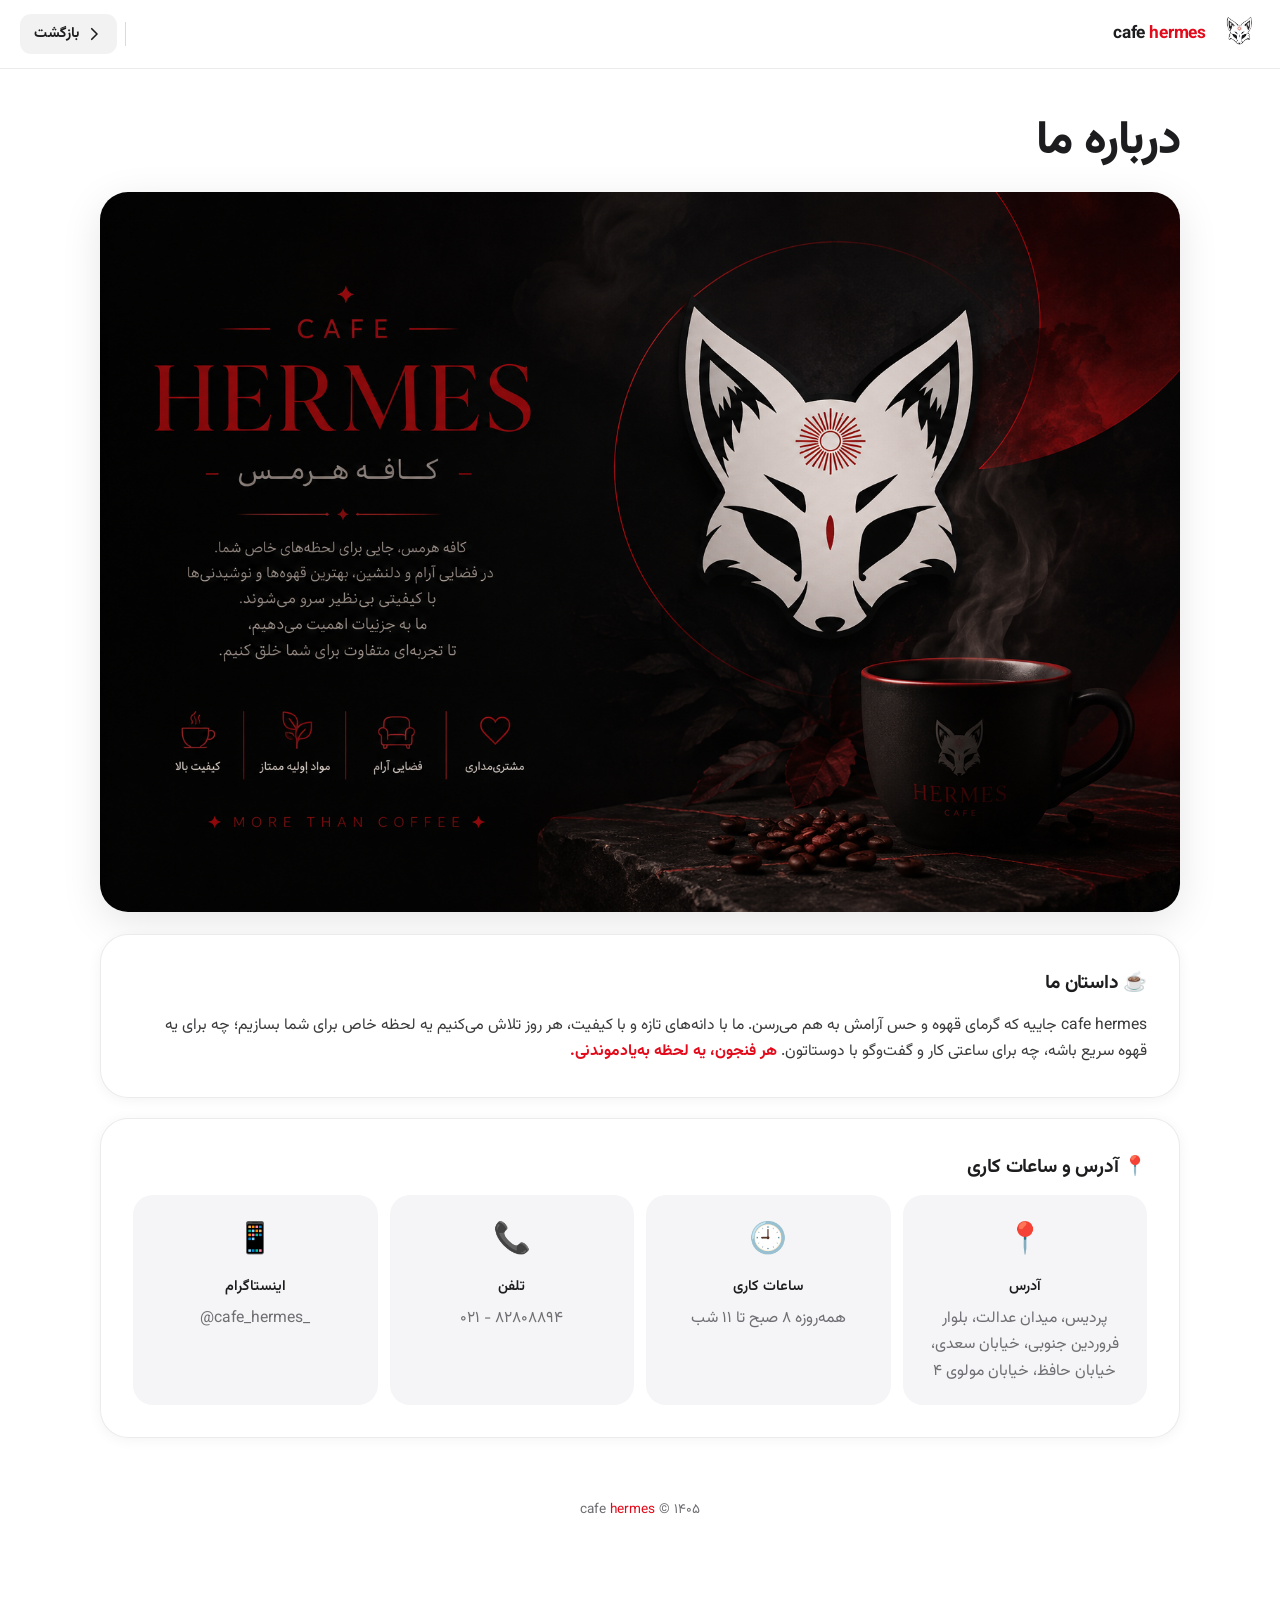
==== about.html @ 61e24c43 "Add files via upload" ====
<!DOCTYPE html>
<html lang="fa" dir="rtl">

<head>
    <meta charset="UTF-8">
    <meta name="viewport" content="width=device-width, initial-scale=1.0">
    <title>درباره ما | cafe hermes</title>
    <link rel="icon" type="image/png" href="assets/logo.png">
    <link rel="stylesheet" href="css/style.css">
    <link rel="stylesheet" href="css/apple.css">
    <link rel="manifest" href="manifest.json">
    <meta name="theme-color" content="#ffffff">
    <meta name="apple-mobile-web-app-capable" content="yes">
    <meta name="apple-mobile-web-app-status-bar-style" content="default">
    <meta name="apple-mobile-web-app-title" content="cafe hermes">
    <link rel="apple-touch-icon" href="assets/icon-192.png">
</head>

<body>
    <div id="splash" class="splash">
        <div class="splash-inner">
            <img src="assets/logo.png" alt="" class="splash-logo">
            <div class="splash-bar"><span></span></div>
        </div>
    </div>

    <div class="page">
        <header class="page-header">
            <a href="index.html" class="brand">
                <img src="assets/logo.png" alt="لوگو" class="brand-logo">
                <span class="brand-name">cafe <span>hermes</span></span>
            </a>
            <div class="header-actions">
                <button id="install-btn" class="action-btn" data-label="نصب اپ" title="نصب اپ" aria-label="نصب اپ" style="display:none">
                    <svg viewBox="0 0 24 24" fill="none" stroke="currentColor" stroke-width="2" stroke-linecap="round" stroke-linejoin="round">
                        <path d="M12 3v10"/>
                        <path d="M8 9l4 4 4-4"/>
                        <path d="M4 17v1.5a2.5 2.5 0 002.5 2.5h11a2.5 2.5 0 002.5-2.5V17"/>
                    </svg>
                </button>
                <span class="actions-divider"></span>
                <a href="index.html" class="back-btn">
                    <svg viewBox="0 0 24 24" fill="none" stroke="currentColor" stroke-width="2.2" stroke-linecap="round" stroke-linejoin="round">
                        <path d="M9 5l7 7-7 7"/>
                    </svg>
                    <span class="back-text">بازگشت</span>
                </a>
            </div>
        </header>

        <div class="container">
            <h1 class="page-title">درباره ما</h1>

            <img src="assets/banner.png" alt="کافه" class="about-banner reveal">

            <div class="about-card tilt reveal">
                <h2>☕ داستان ما</h2>
                <p>
                    cafe hermes جاییه که گرمای قهوه و حس آرامش به هم می‌رسن. ما با دانه‌های تازه و با کیفیت، هر روز
                    تلاش می‌کنیم یه لحظه خاص برای شما بسازیم؛ چه برای یه قهوه سریع باشه، چه برای ساعتی کار و گفت‌وگو با
                    دوستاتون. <strong>هر فنجون، یه لحظه به‌یادموندنی.</strong>
                </p>
            </div>

            <div class="about-card reveal" style="--delay:.1s">
                <h2>📍 آدرس و ساعات کاری</h2>
                <div class="info-grid">
                    <div class="info-box">
                        <div class="icon">📍</div>
                        <h3>آدرس</h3>
                        <p>پردیس، میدان عدالت، بلوار فروردین جنوبی، خیابان سعدی، خیابان حافظ، خیابان مولوی ۴</p>
                    </div>
                    <div class="info-box">
                        <div class="icon">🕘</div>
                        <h3>ساعات کاری</h3>
                        <p>همه‌روزه ۸ صبح تا ۱۱ شب</p>
                    </div>
                    <div class="info-box">
                        <div class="icon">📞</div>
                        <h3>تلفن</h3>
                        <p>۸۲۸۰۸۸۹۴ - ۰۲۱</p>
                    </div>
                    <div class="info-box">
                        <div class="icon">📱</div>
                        <h3>اینستاگرام</h3>
                        <p>_cafe_hermes@</p>
                    </div>
                </div>
            </div>

            <p class="page-footer">cafe <span>hermes</span> © ۱۴۰۵</p>
        </div>
    </div>

    <button id="back-to-top" class="back-to-top" title="بازگشت به بالا">↑</button>
    <div id="toast-container" class="toast-container"></div>

    <script src="js/effects.js"></script>
</body>

</html>
---- css/style.css ----
@import url('https://fonts.googleapis.com/css2?family=Vazirmatn:wght@300;400;500;700;800;900&display=swap');

:root {
    --bg: #070707;
    --bg-2: #0e0e0e;
    --card: #151515;
    --card-2: #1c1c1c;
    --border: rgba(255, 255, 255, 0.08);
    --border-strong: rgba(255, 255, 255, 0.14);
    --red: #ff2d2d;
    --red-dark: #c40000;
    --red-deep: #7a0000;
    --red-glow: rgba(255, 45, 45, 0.4);
    --red-soft: rgba(255, 45, 45, 0.12);
    --text: #f6f6f6;
    --muted: #9a9a9a;
    --green: #2ecc71;
    --radius: 18px;
    --shadow: 0 20px 60px rgba(0, 0, 0, 0.6);
}

* {
    margin: 0;
    padding: 0;
    box-sizing: border-box;
    -webkit-tap-highlight-color: transparent;
}

html {
    scroll-behavior: smooth;
}

body {
    font-family: "Vazirmatn", "Segoe UI", Tahoma, sans-serif;
    background: var(--bg);
    color: var(--text);
    direction: rtl;
    min-height: 100vh;
    line-height: 1.7;
    overflow-x: hidden;
}

a {
    text-decoration: none;
    color: inherit;
}

button {
    font-family: inherit;
    cursor: pointer;
    border: none;
    background: none;
    color: inherit;
}

img {
    display: block;
    max-width: 100%;
}

::-webkit-scrollbar {
    width: 9px;
}

::-webkit-scrollbar-track {
    background: var(--bg);
}

::-webkit-scrollbar-thumb {
    background: linear-gradient(var(--red-deep), var(--red-dark));
    border-radius: 6px;
}

::selection {
    background: var(--red);
    color: #fff;
}

/* ---------- Ambient background ---------- */
.orb {
    position: fixed;
    border-radius: 50%;
    filter: blur(90px);
    opacity: 0.65;
    z-index: -1;
    pointer-events: none;
    animation: drift 18s ease-in-out infinite alternate;
}

.orb-1 {
    width: 420px;
    height: 420px;
    background: rgba(255, 45, 45, 0.32);
    top: -120px;
    right: -100px;
}

.orb-2 {
    width: 360px;
    height: 360px;
    background: rgba(196, 0, 0, 0.26);
    bottom: -140px;
    left: -90px;
    animation-delay: -6s;
}

.orb-3 {
    width: 260px;
    height: 260px;
    background: rgba(255, 120, 60, 0.16);
    top: 45%;
    left: 55%;
    animation-delay: -12s;
}

.orb-4 {
    width: 300px;
    height: 300px;
    background: rgba(255, 60, 90, 0.2);
    top: 55%;
    right: -80px;
    animation-delay: -3s;
}

.orb-5 {
    width: 220px;
    height: 220px;
    background: rgba(140, 0, 0, 0.24);
    top: 18%;
    left: -70px;
    animation-delay: -9s;
}

@keyframes drift {
    0% { transform: translate(0, 0) scale(1); }
    100% { transform: translate(40px, -30px) scale(1.15); }
}

/* ---------- Landing / Hero ---------- */
.hero {
    min-height: 100vh;
    min-height: 100svh;
    display: flex;
    flex-direction: column;
    align-items: center;
    justify-content: center;
    text-align: center;
    padding: 32px 24px;
    position: relative;
    overflow: hidden;
}

.hero::before {
    content: "";
    position: absolute;
    inset: 0;
    background-image:
        linear-gradient(rgba(255, 255, 255, 0.035) 1px, transparent 1px),
        linear-gradient(90deg, rgba(255, 255, 255, 0.035) 1px, transparent 1px);
    background-size: 52px 52px;
    -webkit-mask-image: radial-gradient(circle at center, black, transparent 78%);
    mask-image: radial-gradient(circle at center, black, transparent 78%);
    pointer-events: none;
}

.hero-content {
    position: relative;
    z-index: 1;
    animation: fadeUp 0.9s ease both;
}

.logo-wrap {
    position: relative;
    width: 150px;
    height: 150px;
    margin: 0 auto;
}

.logo-wrap::before {
    content: "";
    position: absolute;
    inset: -9px;
    border-radius: 50%;
    background: conic-gradient(from 0deg, var(--red), transparent 30%, var(--red-deep) 50%, transparent 80%, var(--red));
    -webkit-mask: radial-gradient(farthest-side, transparent calc(100% - 3px), black calc(100% - 2px));
    mask: radial-gradient(farthest-side, transparent calc(100% - 3px), black calc(100% - 2px));
    animation: spin 6s linear infinite;
}

@keyframes spin {
    to { transform: rotate(360deg); }
}

.logo {
    width: 150px;
    height: 150px;
    border-radius: 50%;
    object-fit: cover;
    border: 3px solid rgba(255, 255, 255, 0.06);
    box-shadow: 0 0 45px var(--red-glow), inset 0 0 20px rgba(0, 0, 0, 0.5);
    animation: glow 3.5s ease-in-out infinite;
}

@keyframes glow {
    0%, 100% { box-shadow: 0 0 35px var(--red-glow), inset 0 0 20px rgba(0, 0, 0, 0.5); }
    50% { box-shadow: 0 0 70px var(--red-glow), inset 0 0 25px rgba(0, 0, 0, 0.5); }
}

.cafe-name {
    margin-top: 34px;
    font-size: clamp(2.6rem, 9vw, 5rem);
    font-weight: 900;
    letter-spacing: 1px;
    line-height: 1.15;
    background: linear-gradient(120deg, #fff 20%, #ffb3b3 45%, var(--red) 70%, #fff 95%);
    background-size: 200% auto;
    -webkit-background-clip: text;
    background-clip: text;
    color: transparent;
    animation: shine 5s linear infinite;
}

@keyframes shine {
    to { background-position: 200% center; }
}

.cafe-tagline {
    margin-top: 14px;
    color: var(--muted);
    font-size: clamp(1rem, 3.4vw, 1.3rem);
    font-weight: 400;
}

.divider {
    width: 70px;
    height: 2px;
    background: linear-gradient(90deg, transparent, var(--red), transparent);
    border-radius: 3px;
    margin: 30px auto;
    position: relative;
}

.divider::after {
    content: "";
    position: absolute;
    top: -3px;
    right: 50%;
    transform: translateX(50%);
    width: 8px;
    height: 8px;
    background: var(--red);
    border-radius: 50%;
    box-shadow: 0 0 12px var(--red-glow);
}

.cta-buttons {
    display: flex;
    gap: 18px;
    flex-wrap: wrap;
    justify-content: center;
}

/* ---------- Buttons ---------- */
.btn {
    position: relative;
    padding: 16px 48px;
    border-radius: 14px;
    font-size: 1.05rem;
    font-weight: 800;
    letter-spacing: 0.5px;
    transition: transform 0.25s ease, box-shadow 0.25s ease, background 0.25s ease;
    overflow: hidden;
    display: inline-flex;
    align-items: center;
    justify-content: center;
    gap: 8px;
    min-width: 170px;
}

.btn-primary {
    background: linear-gradient(135deg, var(--red), var(--red-dark));
    color: #fff;
    box-shadow: 0 8px 28px var(--red-glow), inset 0 1px 0 rgba(255, 255, 255, 0.25);
}

.btn-primary::after {
    content: "";
    position: absolute;
    top: 0;
    left: -60%;
    width: 40%;
    height: 100%;
    background: linear-gradient(100deg, transparent, rgba(255, 255, 255, 0.35), transparent);
    transform: skewX(-20deg);
    animation: sweep 3.2s ease-in-out infinite;
}

@keyframes sweep {
    0% { left: -60%; }
    55%, 100% { left: 130%; }
}

.btn-primary:hover {
    transform: translateY(-4px) scale(1.02);
    box-shadow: 0 14px 44px var(--red-glow), inset 0 1px 0 rgba(255, 255, 255, 0.25);
}

.btn-primary:active {
    transform: translateY(-1px) scale(0.99);
}

.btn-outline {
    border: 2px solid var(--red);
    color: var(--red);
    background: rgba(255, 45, 45, 0.04);
}

.btn-outline:hover {
    background: var(--red);
    color: #fff;
    transform: translateY(-4px) scale(1.02);
    box-shadow: 0 12px 34px var(--red-glow);
}

.install-hero-btn {
    margin-top: 18px;
    padding: 10px 28px;
    border-radius: 30px;
    background: var(--card-2);
    border: 1px solid var(--border-strong);
    color: var(--text);
    font-weight: 700;
    font-size: 0.9rem;
    display: inline-flex;
    align-items: center;
    justify-content: center;
    gap: 8px;
    transition: all 0.25s;
}

.install-hero-btn svg {
    width: 18px;
    height: 18px;
}

.install-hero-btn:hover {
    border-color: var(--red);
    color: var(--red);
    box-shadow: 0 0 18px var(--red-glow);
}

.hero-footer {
    position: absolute;
    bottom: 22px;
    left: 0;
    width: 100%;
    text-align: center;
    color: var(--muted);
    font-size: 0.82rem;
    z-index: 1;
    white-space: nowrap;
    animation: fadeUp 1s ease 0.4s both;
}

/* ---------- Shared animations ---------- */
@keyframes fadeUp {
    from { opacity: 0; transform: translateY(26px); }
    to { opacity: 1; transform: translateY(0); }
}

/* ---------- Pages ---------- */
.page {
    min-height: 100vh;
    padding: 0 0 70px;
    animation: fadeUp 0.6s ease both;
    display: flex;
    flex-direction: column;
}

.page-header {
    position: sticky;
    top: 0;
    z-index: 100;
    background: rgba(7, 7, 7, 0.75);
    -webkit-backdrop-filter: blur(16px);
    backdrop-filter: blur(16px);
    border-bottom: 1px solid var(--border);
    display: flex;
    align-items: center;
    justify-content: space-between;
    gap: 12px;
    padding: 13px 20px;
}

.header-actions {
    display: flex;
    align-items: center;
    gap: 6px;
    padding: 5px;
    background: linear-gradient(160deg, rgba(255, 255, 255, 0.09), rgba(255, 255, 255, 0.03));
    -webkit-backdrop-filter: blur(16px) saturate(150%);
    backdrop-filter: blur(16px) saturate(150%);
    border: 1px solid rgba(255, 255, 255, 0.14);
    border-radius: 16px;
    box-shadow: inset 0 1px 0 rgba(255, 255, 255, 0.12), 0 10px 28px rgba(0, 0, 0, 0.45);
}

.actions-divider {
    width: 1px;
    height: 24px;
    background: var(--border-strong);
    margin: 0 2px;
}

.action-btn {
    position: relative;
    width: 40px;
    height: 40px;
    border-radius: 12px;
    display: inline-flex;
    align-items: center;
    justify-content: center;
    color: var(--muted);
    transition: color 0.25s, background 0.25s, transform 0.25s, box-shadow 0.25s;
}

.action-btn svg {
    width: 20px;
    height: 20px;
    pointer-events: none;
}

.action-btn::after {
    content: attr(data-label);
    position: absolute;
    bottom: -34px;
    right: 50%;
    transform: translateX(50%) translateY(4px);
    background: var(--card-2);
    border: 1px solid var(--border-strong);
    color: var(--text);
    padding: 4px 10px;
    border-radius: 8px;
    font-size: 0.72rem;
    font-weight: 600;
    white-space: nowrap;
    opacity: 0;
    pointer-events: none;
    transition: opacity 0.2s, transform 0.2s;
    z-index: 150;
}

.action-btn:hover::after {
    opacity: 1;
    transform: translateX(50%) translateY(0);
}

.action-btn:hover {
    color: var(--red);
    background: var(--red-soft);
    transform: translateY(-2px);
    box-shadow: 0 6px 16px rgba(0, 0, 0, 0.4);
}

.action-btn.active {
    color: #fff;
    background: linear-gradient(135deg, var(--red), var(--red-dark));
    box-shadow: 0 4px 18px var(--red-glow), inset 0 1px 0 rgba(255, 255, 255, 0.25);
}

.brand {
    display: flex;
    align-items: center;
    gap: 12px;
    min-width: 0;
}

.brand-logo {
    width: 42px;
    height: 42px;
    border-radius: 50%;
    object-fit: cover;
    border: 2px solid var(--red);
    box-shadow: 0 0 14px var(--red-glow);
    flex-shrink: 0;
}

.brand-name {
    font-weight: 900;
    font-size: 1.08rem;
    white-space: nowrap;
    overflow: hidden;
    text-overflow: ellipsis;
}

.brand-name span {
    color: var(--red);
}

.back-btn {
    display: inline-flex;
    align-items: center;
    gap: 6px;
    color: var(--muted);
    font-size: 0.9rem;
    font-weight: 700;
    padding: 8px 14px;
    border-radius: 11px;
    transition: color 0.25s, background 0.25s, box-shadow 0.25s, transform 0.25s;
}

.back-btn svg {
    width: 18px;
    height: 18px;
}

.back-btn:hover {
    color: var(--red);
    background: var(--red-soft);
    box-shadow: 0 0 16px var(--red-glow);
    transform: translateX(2px);
}

/* Staff banner */
.staff-banner {
    display: none;
    align-items: center;
    justify-content: space-between;
    gap: 12px;
    padding: 10px 20px;
    background: linear-gradient(135deg, var(--red-deep), var(--red-dark));
    color: #fff;
    font-size: 0.92rem;
    font-weight: 700;
    position: sticky;
    top: 68px;
    z-index: 99;
    flex-wrap: wrap;
}

.staff-banner.show {
    display: flex;
    animation: fadeUp 0.3s ease;
}

.staff-banner .staff-actions {
    display: flex;
    gap: 8px;
}

.staff-btn {
    padding: 6px 14px;
    border-radius: 9px;
    font-size: 0.85rem;
    font-weight: 700;
    background: rgba(0, 0, 0, 0.28);
    color: #fff;
    transition: background 0.2s;
}

.staff-btn:hover {
    background: rgba(0, 0, 0, 0.45);
}

/* ---------- Layout ---------- */
.container {
    width: 100%;
    max-width: 1120px;
    margin: 0 auto;
    padding: 34px 20px;
    flex: 1;
    display: flex;
    flex-direction: column;
}

.page-title {
    font-size: clamp(1.7rem, 4vw, 2.3rem);
    font-weight: 900;
    margin-bottom: 10px;
}

.page-title::after {
    content: "";
    display: block;
    width: 56px;
    height: 4px;
    background: linear-gradient(90deg, var(--red), transparent);
    border-radius: 4px;
    margin-top: 10px;
}

.page-sub {
    color: var(--muted);
    margin-bottom: 26px;
    font-size: 0.98rem;
}

/* ---------- Menu ---------- */
.menu-section {
    margin-bottom: 44px;
}

.menu-section-header {
    display: flex;
    align-items: center;
    gap: 12px;
    margin-bottom: 18px;
}

.menu-section h2 {
    font-size: clamp(1.15rem, 3vw, 1.4rem);
    color: var(--text);
    font-weight: 900;
    display: flex;
    align-items: center;
    gap: 10px;
}

.menu-section h2 .sec-icon {
    font-size: 1.3em;
}

.menu-section h2::before {
    content: "";
    width: 5px;
    height: 26px;
    background: linear-gradient(var(--red), var(--red-dark));
    border-radius: 3px;
    box-shadow: 0 0 10px var(--red-glow);
}

.menu-count {
    color: var(--muted);
    font-size: 0.85rem;
    background: var(--card-2);
    border: 1px solid var(--border);
    padding: 2px 12px;
    border-radius: 20px;
    font-weight: 600;
}

.menu-items {
    display: grid;
    grid-template-columns: 1fr;
    gap: 14px;
}

.menu-item {
    position: relative;
    background: linear-gradient(160deg, rgba(255, 255, 255, 0.08), rgba(255, 255, 255, 0.02));
    -webkit-backdrop-filter: blur(18px) saturate(160%);
    backdrop-filter: blur(18px) saturate(160%);
    border: 1px solid rgba(255, 255, 255, 0.13);
    border-radius: var(--radius);
    display: flex;
    flex-direction: column;
    overflow: hidden;
    transition: transform 0.25s ease, border-color 0.25s ease, box-shadow 0.25s ease, background 0.25s ease;
    box-shadow: inset 0 1px 0 rgba(255, 255, 255, 0.12), 0 12px 30px rgba(0, 0, 0, 0.35);
}

.menu-item::after {
    content: "";
    position: absolute;
    top: 0;
    left: 14%;
    right: 14%;
    height: 1px;
    background: linear-gradient(90deg, transparent, rgba(255, 255, 255, 0.55), transparent);
    opacity: 0.7;
    pointer-events: none;
    z-index: 3;
}

.menu-item::before {
    content: "";
    position: absolute;
    top: 0;
    right: 0;
    width: 100%;
    height: 100%;
    background: radial-gradient(600px circle at var(--mx, 80%) var(--my, 0%), var(--red-soft), transparent 45%);
    opacity: 0;
    transition: opacity 0.3s;
    pointer-events: none;
    z-index: 2;
}

.menu-item:hover {
    transform: translateY(-4px);
    border-color: rgba(255, 45, 45, 0.5);
    background: linear-gradient(160deg, rgba(255, 45, 45, 0.1), rgba(255, 255, 255, 0.03));
    box-shadow: inset 0 1px 0 rgba(255, 255, 255, 0.16), 0 18px 44px rgba(0, 0, 0, 0.55), 0 0 26px rgba(255, 45, 45, 0.22);
}

.menu-item:hover::before {
    opacity: 1;
}

.menu-item-photo {
    position: relative;
    width: 100%;
    aspect-ratio: 4 / 3;
    background: linear-gradient(150deg, #331014, #141414 60%);
    display: flex;
    align-items: center;
    justify-content: center;
    overflow: hidden;
}

.menu-item-photo img {
    position: absolute;
    inset: 0;
    width: 100%;
    height: 100%;
    object-fit: cover;
    opacity: 0;
    transition: opacity 0.5s ease, transform 0.5s ease;
}

.menu-item-photo.has-photo img {
    opacity: 1;
}

.menu-item:hover .menu-item-photo img {
    transform: scale(1.07);
}

.menu-item-bigicon {
    font-size: 3.4rem;
    filter: drop-shadow(0 6px 16px rgba(0, 0, 0, 0.6));
    transition: transform 0.4s ease;
}

.menu-item:hover .menu-item-bigicon {
    transform: scale(1.18) rotate(-6deg);
}

.menu-item-photo.has-photo .menu-item-bigicon {
    display: none;
}

.menu-item-body {
    flex: 1;
    min-width: 0;
    padding: 16px 18px 18px;
}

.menu-item h3 {
    font-size: 1.05rem;
    font-weight: 800;
    margin-bottom: 3px;
}

.menu-item p {
    color: var(--muted);
    font-size: 0.86rem;
    line-height: 1.5;
}

.menu-price {
    display: inline-block;
    margin-top: 7px;
    color: #ff6b5e;
    font-weight: 800;
    font-size: 1rem;
    background: rgba(255, 45, 45, 0.14);
    -webkit-backdrop-filter: blur(8px);
    backdrop-filter: blur(8px);
    border: 1px solid rgba(255, 45, 45, 0.32);
    padding: 3px 12px;
    border-radius: 20px;
}

/* Unavailable state */
.menu-item.unavailable {
    opacity: 0.55;
    filter: grayscale(0.8);
}

.menu-item.unavailable::before {
    display: none;
}

.menu-item.unavailable .menu-price {
    text-decoration: line-through;
    text-decoration-thickness: 2px;
    color: var(--muted);
    background: rgba(255, 255, 255, 0.05);
    border-color: rgba(255, 255, 255, 0.1);
}

.unavailable-badge {
    position: absolute;
    top: 12px;
    left: 12px;
    background: linear-gradient(135deg, var(--red), var(--red-dark));
    color: #fff;
    font-size: 0.75rem;
    font-weight: 800;
    padding: 4px 12px;
    border-radius: 20px;
    box-shadow: 0 4px 16px var(--red-glow);
    z-index: 2;
    animation: pop 0.3s ease;
}

@keyframes pop {
    0% { transform: scale(0.4); opacity: 0; }
    100% { transform: scale(1); opacity: 1; }
}

/* Staff mode */
body.staff-mode .menu-item {
    cursor: pointer;
    border-style: dashed;
    border-color: rgba(255, 45, 45, 0.55);
}

body.staff-mode .menu-item:hover {
    border-color: var(--red);
}

/* ---------- About ---------- */
.about-banner {
    width: 100%;
    aspect-ratio: 3 / 2;
    object-fit: cover;
    object-position: center;
    border-radius: 20px;
    border: 1px solid var(--border);
    margin-bottom: 22px;
    box-shadow: var(--shadow);
}

@media (max-width: 560px) {
    .about-banner {
        aspect-ratio: 4 / 3;
    }
}

.about-card {
    background: linear-gradient(160deg, var(--card), var(--card-2));
    border: 1px solid var(--border);
    border-radius: 20px;
    padding: 26px;
    margin-bottom: 20px;
    transition: border-color 0.25s, box-shadow 0.25s;
}

.about-card:hover {
    border-color: var(--border-strong);
    box-shadow: var(--shadow);
}

.about-card h2 {
    color: var(--red);
    margin-bottom: 12px;
    font-size: 1.2rem;
    font-weight: 900;
    display: flex;
    align-items: center;
    gap: 8px;
}

.about-card p {
    color: var(--muted);
    font-size: 0.98rem;
}

.about-card strong {
    color: var(--text);
}

.info-grid {
    display: grid;
    grid-template-columns: 1fr;
    gap: 12px;
}

.info-box {
    background: var(--bg-2);
    border: 1px solid var(--border);
    border-radius: 15px;
    padding: 20px;
    text-align: center;
    transition: transform 0.25s, border-color 0.25s, box-shadow 0.25s;
}

.info-box:hover {
    transform: translateY(-3px);
    border-color: rgba(255, 45, 45, 0.4);
    box-shadow: 0 12px 30px rgba(0, 0, 0, 0.4);
}

.info-box .icon {
    font-size: 1.9rem;
}

.info-box h3 {
    font-size: 0.9rem;
    color: var(--muted);
    font-weight: 600;
    margin-top: 8px;
}

.info-box p {
    font-weight: 800;
    margin-top: 5px;
}

.page-footer {
    text-align: center;
    color: var(--muted);
    font-size: 0.85rem;
    margin-top: auto;
    padding-top: 40px;
    width: 100%;
}

.page-footer span {
    color: var(--red);
}

/* ---------- Toast ---------- */
.toast-container {
    position: fixed;
    bottom: 24px;
    left: 50%;
    transform: translateX(-50%);
    z-index: 999;
    display: flex;
    flex-direction: column;
    align-items: center;
    gap: 10px;
    width: 90%;
    max-width: 420px;
    pointer-events: none;
}

.toast {
    background: var(--card-2);
    border: 1px solid var(--border-strong);
    border-right: 3px solid var(--red);
    color: var(--text);
    padding: 12px 18px;
    border-radius: 12px;
    font-size: 0.92rem;
    font-weight: 600;
    box-shadow: var(--shadow);
    animation: toastIn 0.35s ease;
    width: 100%;
    text-align: center;
}

.toast.hide {
    animation: toastOut 0.3s ease forwards;
}

.toast.success {
    border-right-color: var(--green);
}

@keyframes toastIn {
    from { opacity: 0; transform: translateY(18px) scale(0.95); }
    to { opacity: 1; transform: translateY(0) scale(1); }
}

@keyframes toastOut {
    to { opacity: 0; transform: translateY(14px) scale(0.95); }
}

/* ---------- Responsive: tablets & up ---------- */
@media (min-width: 560px) {
    .menu-items {
        grid-template-columns: repeat(2, 1fr);
    }

    .info-grid {
        grid-template-columns: repeat(2, 1fr);
    }
}

@media (min-width: 860px) {
    .menu-items {
        grid-template-columns: repeat(3, 1fr);
    }

    .info-grid {
        grid-template-columns: repeat(4, 1fr);
    }

    .logo-wrap {
        width: 190px;
        height: 190px;
    }

    .logo {
        width: 190px;
        height: 190px;
    }

    .menu-item {
        padding: 22px;
        gap: 18px;
    }

    .menu-item-icon {
        width: 62px;
        height: 62px;
        font-size: 1.9rem;
    }

    .about-card {
        padding: 32px;
    }
}

@media (min-width: 1100px) {
    .menu-items {
        grid-template-columns: repeat(4, 1fr);
    }

    .cta-buttons {
        gap: 22px;
    }
}

@media (max-width: 480px) {
    .cta-buttons {
        flex-direction: column;
        width: 100%;
        max-width: 300px;
    }

    .btn {
        min-width: 100%;
    }

    .brand-name {
        font-size: 0.98rem;
    }

    .page-header {
        padding: 10px 12px;
        gap: 8px;
    }

    .header-actions {
        padding: 3px;
        gap: 2px;
    }

    .action-btn {
        width: 36px;
        height: 36px;
    }

    .action-btn svg {
        width: 18px;
        height: 18px;
    }

    .back-btn {
        padding: 7px 9px;
    }

    .back-text {
        display: none;
    }

    .actions-divider {
        height: 20px;
    }
}

/* ============================================================
   خفن‌تر: افکت‌های جدید
   ============================================================ */

/* ---------- Film grain overlay ---------- */
body::after {
    content: "";
    position: fixed;
    inset: 0;
    z-index: 4;
    pointer-events: none;
    background-image: url("data:image/svg+xml,%3Csvg viewBox='0 0 256 256' xmlns='http://www.w3.org/2000/svg'%3E%3Cfilter id='n'%3E%3CfeTurbulence type='fractalNoise' baseFrequency='0.8' numOctaves='4' stitchTiles='stitch'/%3E%3C/filter%3E%3Crect width='100%25' height='100%25' filter='url(%23n)'/%3E%3C/svg%3E");
    opacity: 0.045;
    mix-blend-mode: overlay;
}

/* ---------- Splash preloader ---------- */
.splash {
    position: fixed;
    inset: 0;
    z-index: 2000;
    background: var(--bg);
    display: flex;
    align-items: center;
    justify-content: center;
    transition: opacity 0.5s ease, visibility 0.5s ease;
}

.splash.hide {
    opacity: 0;
    visibility: hidden;
}

.splash-inner {
    display: flex;
    flex-direction: column;
    align-items: center;
    animation: fadeUp 0.5s ease both;
}

.splash-logo {
    width: 92px;
    height: 92px;
    border-radius: 50%;
    object-fit: cover;
    border: 2px solid var(--red);
    box-shadow: 0 0 45px var(--red-glow);
    animation: splashPulse 1.1s ease-in-out infinite;
}

@keyframes splashPulse {
    0%, 100% { box-shadow: 0 0 30px var(--red-glow); }
    50% { box-shadow: 0 0 70px var(--red-glow); }
}

.splash-bar {
    width: 170px;
    height: 4px;
    background: var(--card-2);
    border-radius: 4px;
    margin-top: 24px;
    overflow: hidden;
}

.splash-bar span {
    display: block;
    height: 100%;
    width: 40%;
    background: linear-gradient(90deg, var(--red), var(--red-dark));
    border-radius: 4px;
    animation: splashLoad 1.1s ease-in-out infinite;
}

@keyframes splashLoad {
    0% { transform: translateX(-120%); }
    100% { transform: translateX(320%); }
}

/* ---------- Custom cursor ---------- */
.cursor-dot,
.cursor-ring {
    position: fixed;
    top: 0;
    left: 0;
    z-index: 9999;
    border-radius: 50%;
    pointer-events: none;
    opacity: 0;
    transition: opacity 0.2s ease;
}

.cursor-dot {
    width: 8px;
    height: 8px;
    background: var(--red);
    box-shadow: 0 0 12px var(--red-glow);
}

.cursor-ring {
    width: 38px;
    height: 38px;
    border: 1.5px solid rgba(255, 45, 45, 0.55);
    transition: width 0.25s ease, height 0.25s ease, border-color 0.25s ease, opacity 0.2s ease;
}

body.custom-cursor.cursor-hover .cursor-ring {
    width: 60px;
    height: 60px;
    border-color: var(--red);
    background: rgba(255, 45, 45, 0.06);
}

@media (pointer: fine) {
    body.custom-cursor,
    body.custom-cursor a,
    body.custom-cursor button,
    body.custom-cursor .menu-item,
    body.custom-cursor input,
    body.custom-cursor select {
        cursor: none;
    }
}

/* ---------- Particles ---------- */
.particles {
    position: absolute;
    inset: 0;
    z-index: 0;
    pointer-events: none;
}

/* ---------- Reveal on scroll ---------- */
.reveal {
    opacity: 0;
    transform: translateY(34px);
    transition: opacity 0.7s cubic-bezier(0.22, 1, 0.36, 1), transform 0.7s cubic-bezier(0.22, 1, 0.36, 1);
    transition-delay: var(--delay, 0s);
}

.reveal.in {
    opacity: 1;
    transform: none;
}

/* ---------- 3D tilt ---------- */
.tilt {
    transform-style: preserve-3d;
    will-change: transform;
    transition: transform 0.3s ease, box-shadow 0.3s ease, border-color 0.3s ease;
}

/* ---------- Steam above logo ---------- */
.steam {
    position: absolute;
    top: -8px;
    left: 50%;
    transform: translateX(-50%);
    width: 64px;
    height: 64px;
    z-index: 2;
    pointer-events: none;
}

.steam span {
    position: absolute;
    bottom: 0;
    width: 5px;
    height: 42px;
    border-radius: 5px;
    background: linear-gradient(to top, rgba(255, 255, 255, 0.75), transparent);
    filter: blur(2.5px);
    opacity: 0;
    animation: steamRise 2.6s ease-in-out infinite;
}

.steam span:nth-child(1) { left: 50%; animation-delay: 0s; }
.steam span:nth-child(2) { left: 32%; animation-delay: 0.8s; height: 34px; }
.steam span:nth-child(3) { left: 68%; animation-delay: 1.5s; height: 36px; }

@keyframes steamRise {
    0% { transform: translateY(0) translateX(0) scaleX(1); opacity: 0; }
    25% { opacity: 0.85; }
    100% { transform: translateY(-52px) translateX(12px) scaleX(1.4); opacity: 0; }
}

/* ---------- Menu toolbar (filter + search) ---------- */
.menu-toolbar {
    position: sticky;
    top: 68px;
    z-index: 70;
    background: rgba(7, 7, 7, 0.82);
    -webkit-backdrop-filter: blur(16px);
    backdrop-filter: blur(16px);
    border-bottom: 1px solid var(--border);
    padding: 12px 20px;
    display: flex;
    flex-direction: column;
    gap: 10px;
}

body.staff-mode .menu-toolbar {
    top: 114px;
}

.filter-tabs {
    display: flex;
    gap: 8px;
    overflow-x: auto;
    scrollbar-width: none;
    padding-bottom: 2px;
}

.filter-tabs::-webkit-scrollbar {
    display: none;
}

.filter-tab {
    flex-shrink: 0;
    padding: 8px 18px;
    border-radius: 30px;
    font-size: 0.88rem;
    font-weight: 700;
    color: var(--muted);
    background: var(--card);
    border: 1px solid var(--border);
    transition: all 0.25s ease;
}

.filter-tab:hover {
    color: var(--text);
    border-color: var(--border-strong);
}

.filter-tab.active {
    background: linear-gradient(135deg, var(--red), var(--red-dark));
    color: #fff;
    border-color: transparent;
    box-shadow: 0 4px 18px var(--red-glow);
    animation: tabPop 0.4s cubic-bezier(0.22, 1.4, 0.36, 1);
}

@keyframes tabPop {
    0% { transform: scale(0.8); }
    60% { transform: scale(1.1); }
    100% { transform: scale(1); }
}

/* انیمیشن تعویض تب‌ها و بخش‌ها */
.menu-item.animate-in {
    animation: itemIn 0.55s cubic-bezier(0.22, 1, 0.36, 1) both;
    animation-delay: calc(var(--i, 0) * 0.05s);
}

@keyframes itemIn {
    from {
        opacity: 0;
        transform: translateY(26px) scale(0.94);
        filter: blur(4px);
    }
    to {
        opacity: 1;
        transform: translateY(0) scale(1);
        filter: blur(0);
    }
}

.menu-section.animate-in .menu-section-header {
    animation: headIn 0.5s cubic-bezier(0.22, 1, 0.36, 1) both;
    animation-delay: calc(var(--i, 0) * 0.05s);
}

@keyframes headIn {
    from {
        opacity: 0;
        transform: translateX(28px);
    }
    to {
        opacity: 1;
        transform: none;
    }
}

.menu-count.bump {
    animation: bump 0.35s cubic-bezier(0.22, 1.4, 0.36, 1);
}

@keyframes bump {
    0% { transform: scale(0.5); }
    60% { transform: scale(1.25); }
    100% { transform: scale(1); }
}

.search-wrap {
    position: relative;
}

.search-wrap::before {
    content: "🔍";
    position: absolute;
    top: 50%;
    right: 14px;
    transform: translateY(-50%);
    font-size: 0.9rem;
    opacity: 0.8;
}

.search-wrap input {
    width: 100%;
    background: var(--card);
    border: 1px solid var(--border);
    border-radius: 30px;
    padding: 10px 42px 10px 16px;
    color: var(--text);
    font-family: inherit;
    font-size: 0.92rem;
    outline: none;
    transition: border-color 0.25s, box-shadow 0.25s;
}

.search-wrap input:focus {
    border-color: var(--red);
    box-shadow: 0 0 0 3px var(--red-soft);
}

.search-wrap input::placeholder {
    color: var(--muted);
}

@media (min-width: 860px) {
    .menu-toolbar {
        flex-direction: row;
        align-items: center;
        justify-content: space-between;
    }

    .search-wrap {
        width: 280px;
    }
}

/* ---------- Back to top ---------- */
.back-to-top {
    position: fixed;
    bottom: 24px;
    left: 24px;
    z-index: 80;
    width: 48px;
    height: 48px;
    border-radius: 50%;
    background: linear-gradient(135deg, var(--red), var(--red-dark));
    color: #fff;
    font-size: 1.2rem;
    display: flex;
    align-items: center;
    justify-content: center;
    box-shadow: 0 8px 26px var(--red-glow);
    opacity: 0;
    transform: translateY(20px) scale(0.8);
    pointer-events: none;
    transition: opacity 0.3s ease, transform 0.3s ease;
}

.back-to-top.show {
    opacity: 1;
    transform: none;
    pointer-events: auto;
}

.back-to-top:hover {
    transform: translateY(-4px);
    box-shadow: 0 12px 36px var(--red-glow);
}

/* ---------- PIN modal ---------- */
.pin-modal {
    position: fixed;
    inset: 0;
    z-index: 1500;
    display: flex;
    align-items: center;
    justify-content: center;
    padding: 20px;
    visibility: hidden;
    opacity: 0;
    transition: opacity 0.3s ease, visibility 0.3s ease;
}

.pin-modal.show {
    visibility: visible;
    opacity: 1;
}

.pin-overlay {
    position: absolute;
    inset: 0;
    background: rgba(0, 0, 0, 0.65);
    -webkit-backdrop-filter: blur(10px);
    backdrop-filter: blur(10px);
}

.pin-card {
    position: relative;
    width: min(92vw, 360px);
    background: linear-gradient(165deg, #1b1b1b, #101010);
    border: 1px solid rgba(255, 45, 45, 0.35);
    border-radius: 22px;
    padding: 30px 26px 24px;
    text-align: center;
    box-shadow: 0 30px 80px rgba(0, 0, 0, 0.7), 0 0 40px var(--red-glow);
    animation: popIn 0.35s cubic-bezier(0.22, 1.4, 0.36, 1) both;
}

.pin-card.shake {
    animation: shake 0.5s ease;
}

@keyframes popIn {
    from { opacity: 0; transform: scale(0.85) translateY(20px); }
    to { opacity: 1; transform: scale(1) translateY(0); }
}

@keyframes shake {
    0%, 100% { transform: translateX(0); }
    20% { transform: translateX(-10px); }
    40% { transform: translateX(10px); }
    60% { transform: translateX(-7px); }
    80% { transform: translateX(7px); }
}

.pin-logo {
    width: 62px;
    height: 62px;
    border-radius: 50%;
    object-fit: cover;
    border: 2px solid var(--red);
    box-shadow: 0 0 26px var(--red-glow);
    margin: 0 auto 14px;
}

.pin-card h3 {
    font-size: 1.25rem;
    font-weight: 900;
}

.pin-sub {
    color: var(--muted);
    font-size: 0.9rem;
    margin-top: 4px;
}

.pin-boxes {
    display: flex;
    justify-content: center;
    gap: 12px;
    margin: 24px 0 8px;
}

.pin-box {
    width: 56px;
    height: 64px;
    border-radius: 14px;
    background: var(--bg-2);
    border: 1.5px solid var(--border-strong);
    color: var(--text);
    font-family: inherit;
    font-size: 1.6rem;
    font-weight: 800;
    text-align: center;
    outline: none;
    caret-color: var(--red);
    transition: border-color 0.25s, box-shadow 0.25s, transform 0.25s;
}

.pin-box:focus {
    border-color: var(--red);
    box-shadow: 0 0 0 3px var(--red-soft), 0 0 18px var(--red-glow);
    transform: translateY(-3px);
}

.pin-box:not(:placeholder-shown) {
    border-color: var(--red);
}

.pin-error {
    color: var(--red);
    font-size: 0.85rem;
    font-weight: 700;
    margin: 10px 0 0;
    opacity: 0;
    transform: translateY(4px);
    transition: opacity 0.25s, transform 0.25s;
    pointer-events: none;
}

.pin-error.show {
    opacity: 1;
    transform: none;
}

.pin-btn {
    margin-top: 18px;
    width: 100%;
    padding: 12px;
    border-radius: 12px;
    background: var(--card-2);
    border: 1px solid var(--border-strong);
    color: var(--muted);
    font-weight: 700;
    font-size: 0.95rem;
    transition: all 0.25s;
}

.pin-btn:hover {
    color: var(--red);
    border-color: var(--red);
    box-shadow: 0 0 16px var(--red-glow);
}

@media (max-width: 380px) {
    .pin-box {
        width: 50px;
        height: 58px;
        font-size: 1.4rem;
    }
}

/* ---------- QR modal ---------- */
.qr-box {
    display: flex;
    align-items: center;
    justify-content: center;
    margin: 20px auto 0;
    padding: 12px;
    background: #101010;
    border: 1px solid var(--border-strong);
    border-radius: 16px;
    box-shadow: 0 0 30px rgba(255, 45, 45, 0.15);
    width: fit-content;
}

.qr-box img,
.qr-box canvas {
    display: block;
    border-radius: 8px;
}

.qr-link {
    color: var(--muted);
    font-size: 0.78rem;
    direction: ltr;
    word-break: break-all;
    margin-top: 12px;
    background: var(--bg-2);
    border: 1px solid var(--border);
    border-radius: 10px;
    padding: 8px 12px;
    text-align: left;
}

.qr-actions {
    display: flex;
    gap: 10px;
    margin-top: 4px;
}

.qr-actions .pin-btn {
    flex: 1;
    margin-top: 12px;
}

.qr-actions .pin-btn:first-child {
    background: linear-gradient(135deg, var(--red), var(--red-dark));
    color: #fff;
    border-color: transparent;
}

.qr-actions .pin-btn:first-child:hover {
    box-shadow: 0 0 20px var(--red-glow);
}

@media (prefers-reduced-motion: reduce) {
    *,
    *::before,
    *::after {
        animation-duration: 0.01ms !important;
        animation-iteration-count: 1 !important;
        transition-duration: 0.01ms !important;
    }
}


/* ===== v2: کارت آیتم‌ها ===== */
.menu-item-photo::after {
    content: "";
    position: absolute;
    inset: 0;
    background: linear-gradient(to top, rgba(7, 7, 7, 0.78) 0%, rgba(7, 7, 7, 0) 55%);
    pointer-events: none;
    z-index: 1;
}
.menu-item-photo .menu-price {
    position: absolute;
    bottom: 12px;
    right: 12px;
    margin: 0;
    z-index: 2;
    font-size: 0.92rem;
    color: #fff;
    background: linear-gradient(135deg, var(--red), var(--red-dark));
    border: 1px solid rgba(255, 255, 255, 0.25);
    box-shadow: 0 6px 18px var(--red-glow);
}
.menu-item.unavailable .menu-photo-dummy,
.menu-item.unavailable .menu-item-photo .menu-price {
    background: rgba(40, 40, 40, 0.85);
    box-shadow: none;
}
.menu-item-body { padding: 14px 18px 18px; }
.menu-item h3 {
    font-size: 1.1rem;
    margin-bottom: 5px;
    background: linear-gradient(90deg, #fff, #d8d8d8);
    -webkit-background-clip: text;
    background-clip: text;
    -webkit-text-fill-color: transparent;
}
.menu-item-bigicon { font-size: 3.8rem; animation: floaty 4s ease-in-out infinite; }
@keyframes floaty { 50% { transform: translateY(-6px); } }
.item-badge {
    position: absolute;
    top: 12px;
    right: 12px;
    z-index: 2;
    font-size: 0.72rem;
    font-weight: 800;
    color: #1a1000;
    padding: 4px 11px;
    border-radius: 20px;
    background: linear-gradient(135deg, #ffd36b, #ff9f1c);
    box-shadow: 0 4px 14px rgba(255, 159, 28, 0.45);
}
@media (min-width: 700px) {
    .menu-items { grid-template-columns: repeat(2, 1fr); gap: 18px; }
}
@media (min-width: 1000px) {
    .menu-items { grid-template-columns: repeat(3, 1fr); }
}
@media (prefers-reduced-motion: reduce) {
    .menu-item-bigicon { animation: none; }
}

/* PIN شش‌رقمی */
.pin-boxes { gap: 8px; }
.pin-box { width: 46px; height: 58px; font-size: 1.4rem; }
.pin-box:disabled { opacity: .4; }

/* رفع فاصله‌ی قدیمی دور عکس کارت (padding قدیمیِ media query) */
.menu-item { padding: 0; gap: 0; }
---- css/apple.css ----
/* ==========================================================
   cafe hermes — تم سفید و قرمز، سبک مینیمال و آرام (الهام‌گرفته از اپل)
   بعد از style.css لود می‌شه و رنگ‌ها و افکت‌ها رو بازنویسی می‌کنه
   ========================================================== */
:root {
    --bg: #ffffff;
    --bg-2: #f5f5f7;
    --card: #ffffff;
    --card-2: #f5f5f7;
    --border: rgba(0, 0, 0, 0.08);
    --border-strong: rgba(0, 0, 0, 0.14);
    --red: #e30b1b;
    --red-dark: #b80012;
    --red-deep: #8a000e;
    --red-glow: rgba(227, 11, 27, 0.18);
    --red-soft: rgba(227, 11, 27, 0.08);
    --text: #1d1d1f;
    --muted: #6e6e73;
    --shadow: 0 12px 40px rgba(0, 0, 0, 0.12);
    --radius: 22px;
}

html { background: #fff; }
body { background: #fff; color: var(--text); -webkit-font-smoothing: antialiased; }
::selection { background: var(--red-soft); color: var(--red-dark); }

/* حذف افکت‌های پرزرق‌وبرق */
.orb, .particles, .steam, .cursor-dot, .cursor-ring,
.hero::before, .logo-wrap::before, .divider, .page-title::after,
.menu-section h2::before, .menu-item::before, .menu-item::after,
.btn-primary::after, body::after { display: none !important; }
.tilt, .btn { transform: none !important; }
body.custom-cursor, body.custom-cursor * { cursor: auto !important; }

/* صفحهٔ اصلی */
.hero { background: #fff; }
.logo-wrap { margin-bottom: 8px; }
.logo { width: 150px; height: 150px; border: 0; border-radius: 0; box-shadow: none; animation: none; background: none; object-fit: contain; }
.cafe-name {
    background: none; -webkit-text-fill-color: var(--text); color: var(--text);
    font-weight: 800; letter-spacing: -0.02em; text-shadow: none; animation: none;
    font-size: clamp(2.4rem, 8vw, 3.6rem);
}
.cafe-tagline { color: var(--muted); font-size: 1.1rem; font-weight: 400; margin: 6px 0 30px; }
.hero-footer, .page-footer { color: var(--muted); font-weight: 400; }
.page-footer span, .brand-name span { color: var(--red); }

/* دکمه‌ها */
.btn { border-radius: 980px; padding: 13px 30px; font-weight: 600; box-shadow: none; transition: background .2s, transform .15s; }
.btn-primary { background: var(--red); color: #fff; border: 0; }
.btn-primary:hover { background: var(--red-dark); box-shadow: none; }
.btn-outline { background: rgba(0, 0, 0, 0.05); color: var(--text); border: 0; }
.btn-outline:hover { background: rgba(0, 0, 0, 0.09); color: var(--text); box-shadow: none; }
.btn:active { opacity: .85; }

/* هدر شیشه‌ای */
.page-header {
    background: rgba(255, 255, 255, 0.72);
    -webkit-backdrop-filter: saturate(180%) blur(22px);
    backdrop-filter: saturate(180%) blur(22px);
    border-bottom: 1px solid var(--border);
    box-shadow: none;
}
.brand-name { color: var(--text); font-weight: 700; letter-spacing: -0.01em; }
.brand-logo { border: 0; box-shadow: none; border-radius: 0; object-fit: contain; }
.action-btn, .back-btn {
    background: rgba(0, 0, 0, 0.05); border: 0; color: var(--text); box-shadow: none;
}
.action-btn:hover, .back-btn:hover { background: var(--red-soft); color: var(--red); box-shadow: none; }
.action-btn.active { background: var(--red); color: #fff; }
.action-btn::after { background: #1d1d1f; color: #fff; border: 0; box-shadow: none; }
.actions-divider { background: var(--border-strong); }

/* عنوان‌ها */
.page-title { font-size: clamp(2rem, 6vw, 2.9rem); font-weight: 800; letter-spacing: -0.02em; color: var(--text); }
.page-sub { color: var(--muted); }
.menu-section h2 { font-weight: 700; letter-spacing: -0.01em; }
.menu-count { background: var(--bg-2); border: 0; color: var(--muted); }

/* نوار ابزار، فیلتر و جستجو */
.menu-toolbar { background: rgba(255, 255, 255, 0.8); -webkit-backdrop-filter: blur(20px); backdrop-filter: blur(20px); border-color: var(--border); box-shadow: none; }
.filter-tab { background: var(--bg-2); border: 0; color: var(--text); font-weight: 500; box-shadow: none; }
.filter-tab:hover { background: rgba(0, 0, 0, 0.08); color: var(--text); }
.filter-tab.active { background: var(--red); color: #fff; box-shadow: none; }
.search-wrap input { background: var(--bg-2); border: 1px solid transparent; color: var(--text); box-shadow: none; }
.search-wrap input:focus { background: #fff; border-color: var(--red); box-shadow: 0 0 0 4px var(--red-soft); }
.search-wrap input::placeholder { color: #8e8e93; }

/* کارت آیتم‌ها */
.menu-items { gap: 20px; }
.menu-item {
    background: #fff; border: 1px solid var(--border); border-radius: 24px;
    box-shadow: 0 2px 14px rgba(0, 0, 0, 0.05);
    -webkit-backdrop-filter: none; backdrop-filter: none;
    transition: transform .35s cubic-bezier(.2, .8, .2, 1), box-shadow .35s;
}
.menu-item:hover { transform: translateY(-4px); box-shadow: 0 18px 40px rgba(0, 0, 0, 0.10); border-color: var(--border); }
.menu-item-photo { background: var(--bg-2); }
.menu-item-photo::after { display: none; }
.menu-item-bigicon { animation: none; filter: none; font-size: 3.6rem; }
.menu-item h3 { background: none; -webkit-text-fill-color: var(--text); color: var(--text); font-weight: 700; letter-spacing: -0.01em; }
.menu-item p { color: var(--muted); }
.menu-price, .menu-item-photo .menu-price {
    background: rgba(255, 255, 255, 0.92); color: var(--red);
    border: 0; box-shadow: 0 2px 10px rgba(0, 0, 0, 0.10);
    -webkit-backdrop-filter: blur(10px); backdrop-filter: blur(10px);
    font-weight: 700;
}
.item-badge { background: var(--red); color: #fff; box-shadow: none; font-weight: 700; }
.menu-item.unavailable { opacity: .6; filter: grayscale(1); }
.menu-item.unavailable .menu-price, .menu-item.unavailable .menu-item-photo .menu-price { color: var(--muted); background: rgba(255, 255, 255, 0.92); }
.unavailable-badge { background: #1d1d1f; color: #fff; box-shadow: none; }
body.staff-mode .menu-item { outline: 1.5px dashed var(--red); outline-offset: -1px; }

/* نوار مدیریت */
.staff-banner { background: var(--red); color: #fff; }
.staff-btn { background: rgba(255, 255, 255, 0.2); color: #fff; border-radius: 980px; }
.staff-btn:hover { background: rgba(255, 255, 255, 0.32); }

/* پنجره‌ها */
.pin-overlay { background: rgba(0, 0, 0, 0.32); -webkit-backdrop-filter: blur(14px); backdrop-filter: blur(14px); }
.pin-card { background: #fff; border: 0; border-radius: 28px; box-shadow: 0 30px 80px rgba(0, 0, 0, 0.22); color: var(--text); }
.pin-logo { border: 0; box-shadow: none; border-radius: 0; object-fit: contain; }
.pin-sub { color: var(--muted); }
.pin-box { background: var(--bg-2); border: 1.5px solid transparent; color: var(--text); box-shadow: none; }
.pin-box:focus { background: #fff; border-color: var(--red); box-shadow: 0 0 0 4px var(--red-soft); }
.pin-box:not(:placeholder-shown) { border-color: var(--red); background: #fff; }
.pin-error { color: var(--red); }
.pin-btn { background: rgba(0, 0, 0, 0.06); color: var(--text); border: 0; border-radius: 980px; box-shadow: none; }
.pin-btn:hover { background: rgba(0, 0, 0, 0.1); }
.qr-actions .pin-btn:first-child { background: var(--red); color: #fff; }
.qr-actions .pin-btn:first-child:hover { background: var(--red-dark); }
.qr-box { background: #fff; border: 1px solid var(--border); box-shadow: none; }
.qr-link { background: var(--bg-2); color: var(--muted); border: 0; }

/* درباره ما */
.about-banner { border: 0; border-radius: 28px; box-shadow: 0 10px 40px rgba(0, 0, 0, 0.10); }
.about-card { background: #fff; border: 1px solid var(--border); border-radius: 28px; box-shadow: 0 2px 14px rgba(0, 0, 0, 0.05); -webkit-backdrop-filter: none; backdrop-filter: none; }
.about-card:hover { border-color: var(--border); box-shadow: 0 14px 36px rgba(0, 0, 0, 0.08); }
.about-card h2 { font-weight: 700; letter-spacing: -0.01em; }
.about-card p { color: #3a3a3c; }
.about-card strong { color: var(--red); }
.info-box { background: var(--bg-2); border: 0; border-radius: 20px; box-shadow: none; }
.info-box:hover { background: #ededf0; box-shadow: none; transform: none; }
.info-box p { color: var(--muted); }

/* اعلان و دکمهٔ بالا */
.toast { background: rgba(29, 29, 31, 0.92); color: #fff; border: 0; border-radius: 980px; padding: 12px 22px; box-shadow: 0 12px 32px rgba(0, 0, 0, 0.25); -webkit-backdrop-filter: blur(14px); backdrop-filter: blur(14px); }
.back-to-top { background: #fff; color: var(--red); border: 1px solid var(--border); box-shadow: 0 6px 20px rgba(0, 0, 0, 0.12); }
.back-to-top:hover { background: var(--red); color: #fff; box-shadow: 0 6px 20px rgba(0, 0, 0, 0.12); }

/* اسپلش */
.splash { background: #fff; }
.splash-logo { border: 0; border-radius: 0; box-shadow: none; animation: none; object-fit: contain; width: 110px; height: 110px; }
.splash-bar { background: rgba(0, 0, 0, 0.07); height: 3px; }
.splash-bar span { background: var(--red); }

/* حرکت آرام‌تر */
@media (prefers-reduced-motion: reduce) { * { animation: none !important; transition: none !important; } }

/* ریزه‌کاری‌های آخر */
.header-actions { background: transparent; border: 0; box-shadow: none; -webkit-backdrop-filter: none; backdrop-filter: none; padding: 0; }
.about-card h2 { color: var(--text); }
.info-box h3 { color: var(--text); font-weight: 600; }
.info-box p { font-weight: 400; }
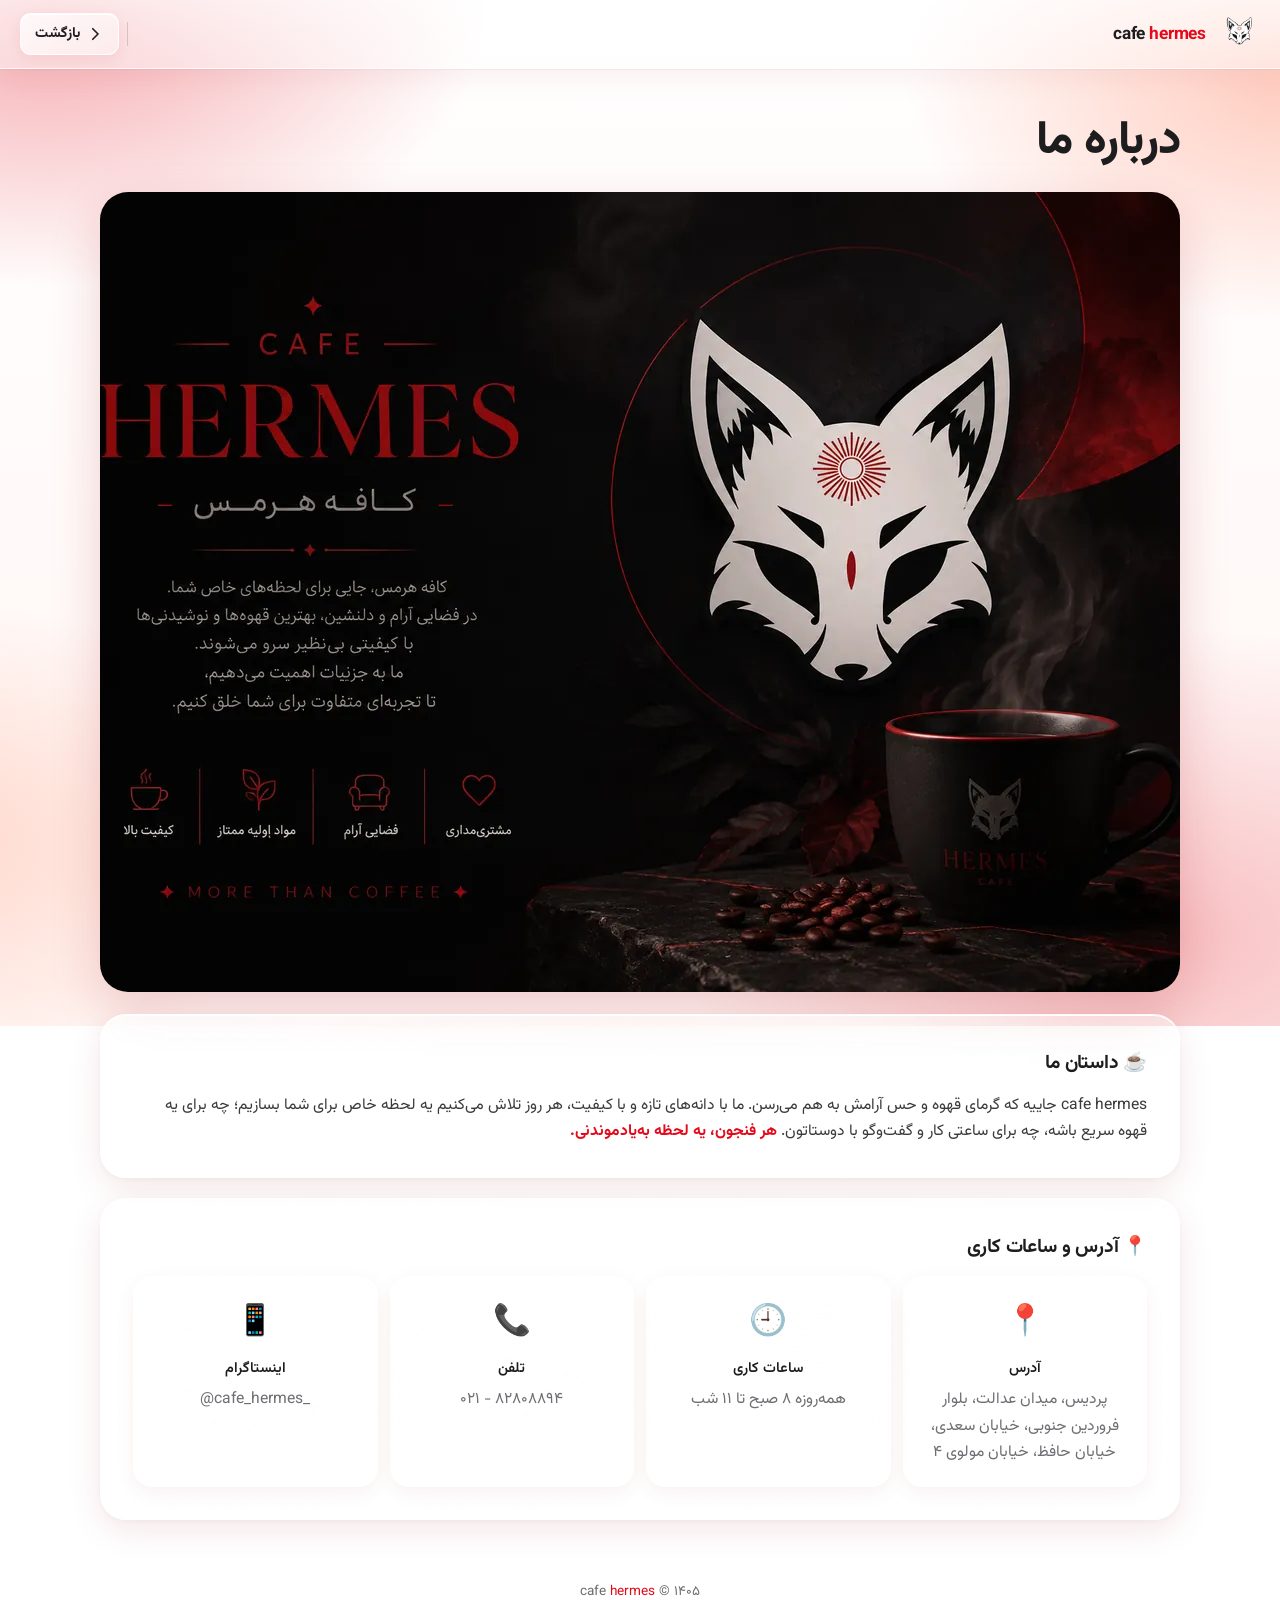
==== commit f19c0ec1: "Add files via upload" ====
--- a/about.html
+++ b/about.html
@@ -6,8 +6,10 @@
     <meta name="viewport" content="width=device-width, initial-scale=1.0">
     <title>درباره ما | cafe hermes</title>
     <link rel="icon" type="image/png" href="assets/logo.png">
+    <link rel="preload" href="assets/fonts/Vazirmatn-var.woff2" as="font" type="font/woff2" crossorigin>
     <link rel="stylesheet" href="css/style.css">
     <link rel="stylesheet" href="css/apple.css">
+    <link rel="stylesheet" href="css/glass.css">
     <link rel="manifest" href="manifest.json">
     <meta name="theme-color" content="#ffffff">
     <meta name="apple-mobile-web-app-capable" content="yes">
@@ -51,7 +53,7 @@
         <div class="container">
             <h1 class="page-title">درباره ما</h1>
 
-            <img src="assets/banner.png" alt="کافه" class="about-banner reveal">
+            <img src="assets/banner.webp" alt="کافه" class="about-banner reveal" width="1200" height="800" decoding="async">
 
             <div class="about-card tilt reveal">
                 <h2>☕ داستان ما</h2>
--- a/css/style.css
+++ b/css/style.css
@@ -1,4 +1,10 @@
-@import url('https://fonts.googleapis.com/css2?family=Vazirmatn:wght@300;400;500;700;800;900&display=swap');
+@font-face {
+    font-family: "Vazirmatn";
+    src: url("../assets/fonts/Vazirmatn-var.woff2") format("woff2");
+    font-weight: 100 900;
+    font-style: normal;
+    font-display: swap;
+}
 
 :root {
     --bg: #070707;
--- a/css/glass.css
+++ b/css/glass.css
@@ -0,0 +1,201 @@
+/* ==========================================================
+   cafe hermes — Liquid Glass (شیشه‌ای مایع) روی تم سفید و قرمز
+   بعد از apple.css لود می‌شه. حذف این فایل = برگشت به نسخه‌ی ساده
+   ========================================================== */
+:root {
+    --glass-bg: linear-gradient(135deg, rgba(255, 255, 255, 0.78), rgba(255, 255, 255, 0.40));
+    --glass-bg-soft: linear-gradient(135deg, rgba(255, 255, 255, 0.55), rgba(255, 255, 255, 0.22));
+    --glass-border: rgba(255, 255, 255, 0.78);
+    --glass-blur: blur(22px) saturate(190%);
+    --glass-shadow: inset 0 1px 0 rgba(255, 255, 255, 0.95), inset 0 -1px 0 rgba(255, 255, 255, 0.35),
+        0 10px 34px rgba(160, 20, 35, 0.10), 0 2px 6px rgba(0, 0, 0, 0.04);
+    --glass-shadow-hover: inset 0 1px 0 #fff, inset 0 -1px 0 rgba(255, 255, 255, 0.4),
+        0 22px 50px rgba(160, 20, 35, 0.18), 0 4px 10px rgba(0, 0, 0, 0.06);
+}
+@media (max-width: 600px) { :root { --glass-blur: blur(14px) saturate(170%); } }
+
+/* ---------- پس‌زمینه‌ی مش‌گرادیان زنده ---------- */
+html { background: #fff; }
+body { background: transparent; }
+body::before {
+    content: "";
+    position: fixed;
+    inset: -14%;
+    z-index: -1;
+    pointer-events: none;
+    background:
+        radial-gradient(38% 34% at 14% 12%, rgba(227, 11, 27, 0.34), transparent 70%),
+        radial-gradient(34% 30% at 90% 18%, rgba(255, 128, 96, 0.40), transparent 70%),
+        radial-gradient(42% 38% at 82% 92%, rgba(227, 11, 27, 0.24), transparent 70%),
+        radial-gradient(34% 30% at 6% 84%, rgba(255, 176, 150, 0.44), transparent 70%),
+        radial-gradient(30% 26% at 50% 50%, rgba(255, 214, 205, 0.40), transparent 70%),
+        linear-gradient(180deg, #fff, #fff6f4);
+    animation: meshMove 28s ease-in-out infinite alternate;
+}
+@keyframes meshMove {
+    0%   { transform: translate3d(0, 0, 0) scale(1); }
+    50%  { transform: translate3d(2.5%, -2%, 0) scale(1.06); }
+    100% { transform: translate3d(-2.5%, 2.5%, 0) scale(1.1); }
+}
+.hero, .page, .container { background: transparent; }
+
+/* ---------- شیشه‌ی اصلی ---------- */
+.menu-item, .about-card, .info-box, .pin-card, .menu-toolbar, .page-header,
+.btn-outline, .back-to-top, .qr-box {
+    -webkit-backdrop-filter: var(--glass-blur);
+    backdrop-filter: var(--glass-blur);
+}
+.menu-item, .about-card {
+    position: relative;
+    overflow: hidden;
+    isolation: isolate;
+    background: var(--glass-bg);
+    border: 1px solid var(--glass-border);
+    box-shadow: var(--glass-shadow);
+    border-radius: 26px;
+}
+.menu-item:hover, .about-card:hover {
+    box-shadow: var(--glass-shadow-hover);
+    border-color: #fff;
+}
+.info-box {
+    position: relative; overflow: hidden; isolation: isolate;
+    background: var(--glass-bg-soft);
+    border: 1px solid rgba(255, 255, 255, 0.7);
+    box-shadow: inset 0 1px 0 rgba(255, 255, 255, 0.9), 0 6px 20px rgba(160, 20, 35, 0.06);
+    border-radius: 20px;
+}
+.info-box:hover { background: var(--glass-bg); box-shadow: var(--glass-shadow); }
+
+/* بازتاب نور که دنبال موس/انگشت می‌چرخه */
+.menu-item::before, .about-card::before, .info-box::before, .pin-card::before {
+    content: "" !important;
+    display: block !important;
+    position: absolute;
+    inset: 0;
+    border-radius: inherit;
+    pointer-events: none;
+    z-index: 0;
+    background: radial-gradient(380px circle at var(--mx, 70%) var(--my, -10%), rgba(255, 255, 255, 0.75), rgba(255, 255, 255, 0) 55%);
+    opacity: 0.5;
+    transition: opacity .35s;
+}
+.menu-item:hover::before, .about-card:hover::before, .info-box:hover::before { opacity: 1; }
+/* لبه‌ی براق بالای کارت */
+.menu-item::after, .about-card::after {
+    content: "" !important;
+    display: block !important;
+    position: absolute;
+    left: 14%; right: 14%; top: 0; height: 1px;
+    background: linear-gradient(90deg, transparent, #fff, transparent);
+    z-index: 4;
+    pointer-events: none;
+}
+
+/* ---------- داخل کارت آیتم ---------- */
+.menu-item-photo { background: rgba(255, 255, 255, 0.28); }
+.menu-item-photo:not(.has-photo) {
+    background: radial-gradient(circle at 50% 58%, rgba(227, 11, 27, 0.14), transparent 62%), rgba(255, 255, 255, 0.30);
+}
+.menu-item-bigicon { filter: drop-shadow(0 12px 14px rgba(180, 20, 30, 0.28)); }
+.menu-item-body, .menu-item-photo { position: relative; z-index: 1; }
+.about-card > *, .info-box > *, .pin-card > * { position: relative; z-index: 1; }
+.filter-tabs { background: transparent !important; }
+.menu-price, .menu-item-photo .menu-price {
+    background: linear-gradient(135deg, rgba(255, 70, 80, 0.94), rgba(190, 0, 20, 0.94));
+    color: #fff;
+    border: 1px solid rgba(255, 255, 255, 0.5);
+    box-shadow: inset 0 1px 0 rgba(255, 255, 255, 0.55), 0 8px 20px rgba(227, 11, 27, 0.35);
+    z-index: 4;
+}
+.menu-item.unavailable .menu-price, .menu-item.unavailable .menu-item-photo .menu-price {
+    background: rgba(70, 70, 76, 0.78); color: #fff; box-shadow: none;
+}
+.item-badge {
+    background: rgba(255, 255, 255, 0.78); color: var(--red);
+    border: 1px solid rgba(255, 255, 255, 0.95);
+    box-shadow: inset 0 1px 0 #fff, 0 6px 16px rgba(160, 20, 35, 0.16);
+    -webkit-backdrop-filter: blur(10px); backdrop-filter: blur(10px);
+    z-index: 4;
+}
+.unavailable-badge {
+    background: rgba(29, 29, 31, 0.72); color: #fff; z-index: 4;
+    -webkit-backdrop-filter: blur(10px); backdrop-filter: blur(10px);
+}
+
+/* ---------- هدر، نوار ابزار، فیلتر، جستجو ---------- */
+.page-header {
+    background: linear-gradient(180deg, rgba(255, 255, 255, 0.68), rgba(255, 255, 255, 0.46));
+    border-bottom: 1px solid rgba(255, 255, 255, 0.8);
+    box-shadow: 0 1px 0 rgba(160, 20, 35, 0.06), 0 8px 30px rgba(160, 20, 35, 0.06);
+}
+.menu-toolbar {
+    background: linear-gradient(180deg, rgba(255, 255, 255, 0.62), rgba(255, 255, 255, 0.40));
+    border-bottom: 1px solid rgba(255, 255, 255, 0.8);
+    box-shadow: 0 8px 26px rgba(160, 20, 35, 0.06);
+}
+.action-btn, .back-btn, .filter-tab, .btn-outline {
+    background: var(--glass-bg);
+    border: 1px solid var(--glass-border);
+    box-shadow: inset 0 1px 0 rgba(255, 255, 255, 0.95), 0 4px 14px rgba(160, 20, 35, 0.08);
+}
+.action-btn:hover, .back-btn:hover, .filter-tab:hover, .btn-outline:hover {
+    background: var(--glass-bg); color: var(--red);
+    box-shadow: inset 0 1px 0 #fff, 0 8px 22px rgba(160, 20, 35, 0.16);
+}
+.filter-tab.active, .action-btn.active {
+    background: linear-gradient(180deg, #ff4a55, #d00014); color: #fff;
+    border-color: rgba(255, 255, 255, 0.5);
+    box-shadow: inset 0 1px 0 rgba(255, 255, 255, 0.55), 0 8px 22px rgba(227, 11, 27, 0.38);
+}
+.search-wrap input {
+    background: var(--glass-bg-soft);
+    border: 1px solid rgba(255, 255, 255, 0.85);
+    box-shadow: inset 0 2px 6px rgba(160, 20, 35, 0.06), inset 0 1px 0 #fff;
+}
+.search-wrap input:focus { background: var(--glass-bg); border-color: var(--red); box-shadow: 0 0 0 4px rgba(227, 11, 27, 0.12), inset 0 1px 0 #fff; }
+
+/* ---------- دکمه‌های صفحه‌ی اصلی ---------- */
+.btn-primary {
+    background: linear-gradient(180deg, #ff4a55, #d00014);
+    border: 1px solid rgba(255, 255, 255, 0.45);
+    box-shadow: inset 0 1px 0 rgba(255, 255, 255, 0.55), 0 14px 34px rgba(227, 11, 27, 0.38);
+}
+.btn-primary:hover { background: linear-gradient(180deg, #ff5a64, #c80013); box-shadow: inset 0 1px 0 rgba(255, 255, 255, 0.6), 0 18px 40px rgba(227, 11, 27, 0.48); }
+.logo { filter: drop-shadow(0 18px 30px rgba(180, 20, 30, 0.22)); }
+
+/* ---------- پنجره‌ها ---------- */
+.pin-overlay { background: rgba(70, 0, 12, 0.22); -webkit-backdrop-filter: blur(18px) saturate(140%); backdrop-filter: blur(18px) saturate(140%); }
+.pin-card {
+    position: relative; overflow: hidden;
+    background: linear-gradient(135deg, rgba(255, 255, 255, 0.86), rgba(255, 255, 255, 0.58));
+    border: 1px solid rgba(255, 255, 255, 0.9);
+    box-shadow: inset 0 1px 0 #fff, 0 40px 90px rgba(120, 0, 15, 0.30);
+}
+.pin-box { background: var(--glass-bg-soft); border: 1px solid rgba(255, 255, 255, 0.9); box-shadow: inset 0 2px 6px rgba(160, 20, 35, 0.07), inset 0 1px 0 #fff; }
+.pin-box:focus, .pin-box:not(:placeholder-shown) { background: #fff; border-color: var(--red); box-shadow: 0 0 0 4px rgba(227, 11, 27, 0.12); }
+.pin-btn { background: var(--glass-bg); border: 1px solid var(--glass-border); box-shadow: inset 0 1px 0 #fff, 0 4px 14px rgba(160, 20, 35, 0.08); }
+.qr-actions .pin-btn:first-child { background: linear-gradient(180deg, #ff4a55, #d00014); color: #fff; box-shadow: inset 0 1px 0 rgba(255, 255, 255, 0.5), 0 8px 22px rgba(227, 11, 27, 0.35); }
+.qr-box { background: rgba(255, 255, 255, 0.9); }
+.staff-banner { background: linear-gradient(180deg, rgba(255, 74, 85, 0.94), rgba(200, 0, 20, 0.94)); -webkit-backdrop-filter: blur(16px); backdrop-filter: blur(16px); box-shadow: inset 0 1px 0 rgba(255, 255, 255, 0.45), 0 8px 24px rgba(227, 11, 27, 0.3); }
+.toast { background: rgba(29, 29, 31, 0.68); border: 1px solid rgba(255, 255, 255, 0.18); box-shadow: inset 0 1px 0 rgba(255, 255, 255, 0.2), 0 14px 38px rgba(0, 0, 0, 0.28); -webkit-backdrop-filter: blur(20px) saturate(160%); backdrop-filter: blur(20px) saturate(160%); }
+.back-to-top { background: var(--glass-bg); border: 1px solid var(--glass-border); box-shadow: var(--glass-shadow); }
+.about-banner { box-shadow: 0 18px 50px rgba(160, 20, 35, 0.18); }
+
+/* اگه مرورگر blur نداشت، شیشه جامد و خوانا بمونه */
+@supports not ((backdrop-filter: blur(1px)) or (-webkit-backdrop-filter: blur(1px))) {
+    .menu-item, .about-card, .info-box, .pin-card, .menu-toolbar, .page-header,
+    .btn-outline { background: rgba(255, 255, 255, 0.94); }
+}
+@media (prefers-reduced-motion: reduce) { body::before { animation: none; } }
+
+/* بلور تودرتو داخل نوار ابزار و هدر باعث مستطیل اضافه می‌شد؛ خود نوار بلور داره */
+.filter-tab, .action-btn, .back-btn, .search-wrap input, .filter-tabs {
+    -webkit-backdrop-filter: none !important;
+    backdrop-filter: none !important;
+}
+.filter-tabs { padding: 6px 10px 16px; margin: -6px -10px -12px; }
+
+/* سبک‌تر برای گوشی‌های ضعیف: بدون انیمیشن مداوم پس‌زمینه */
+body::before { will-change: transform; }
+@media (max-width: 700px) { body::before { animation: none; will-change: auto; } }
